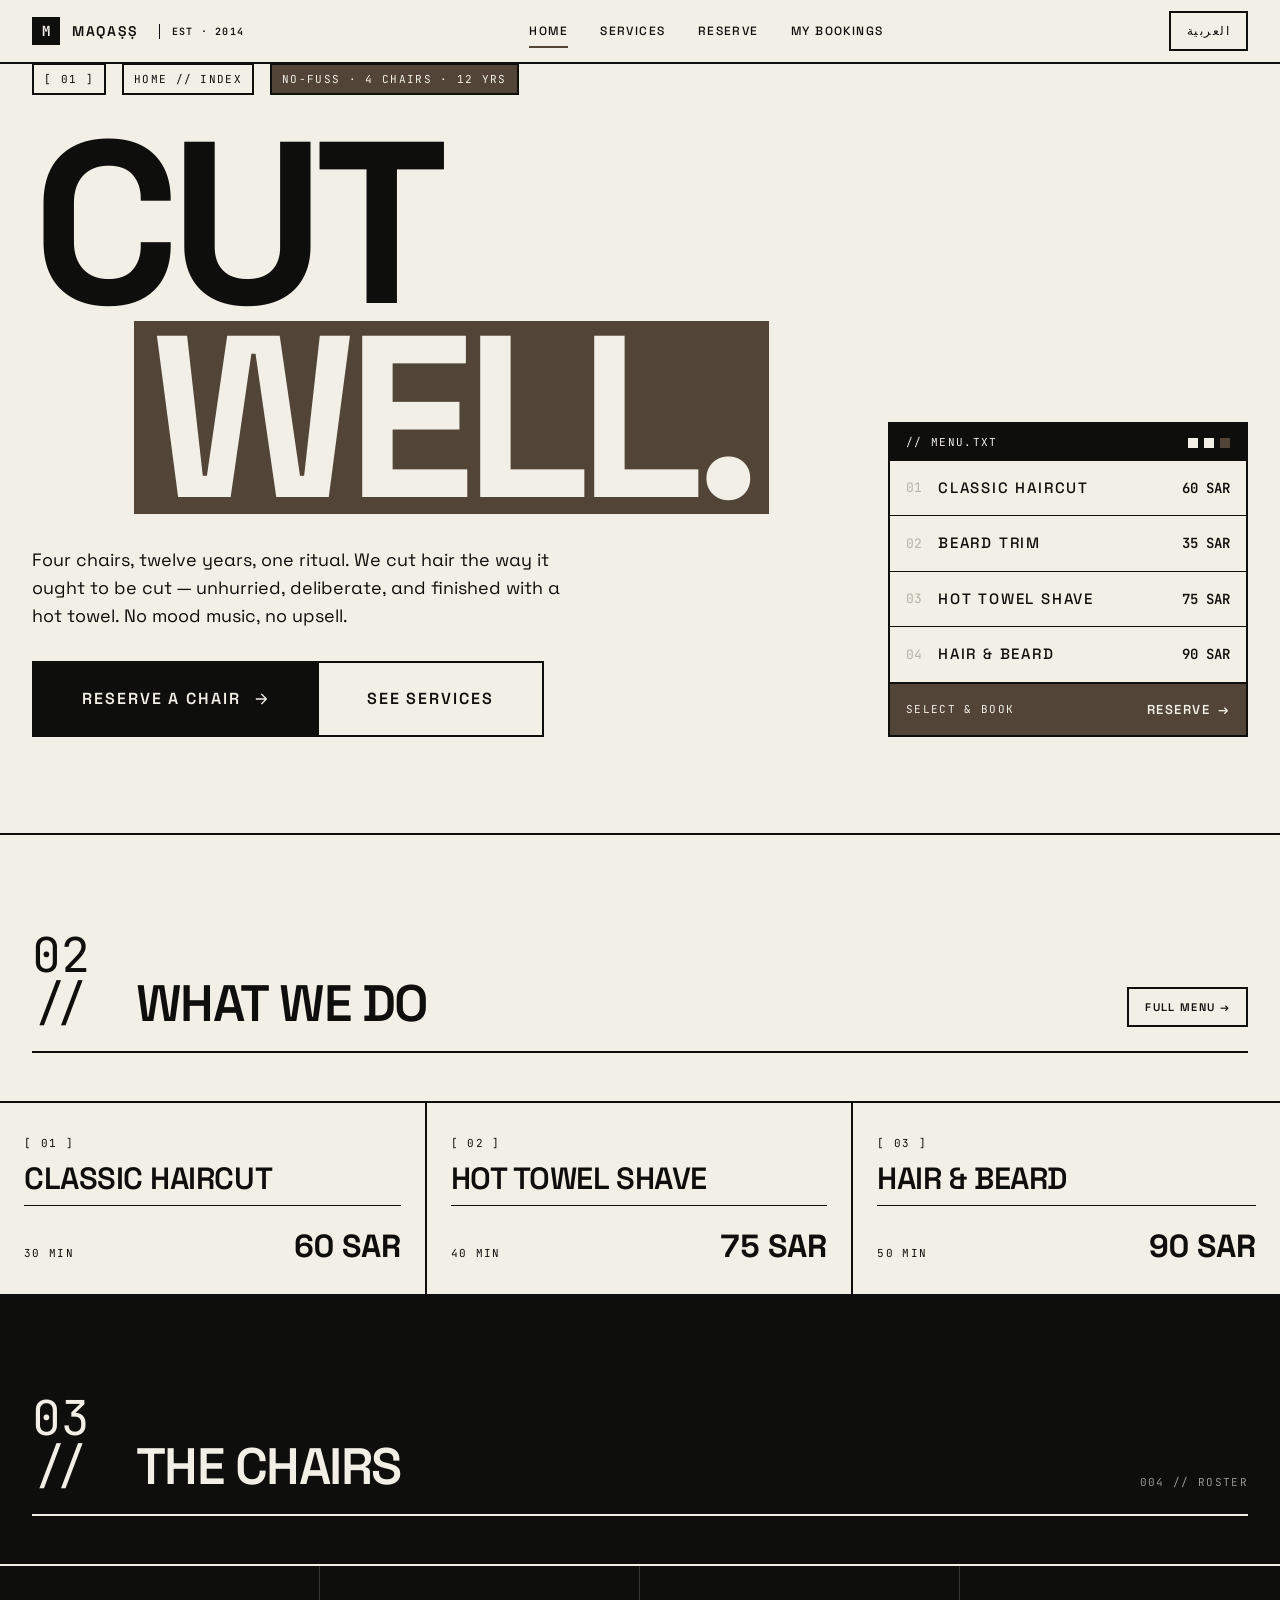
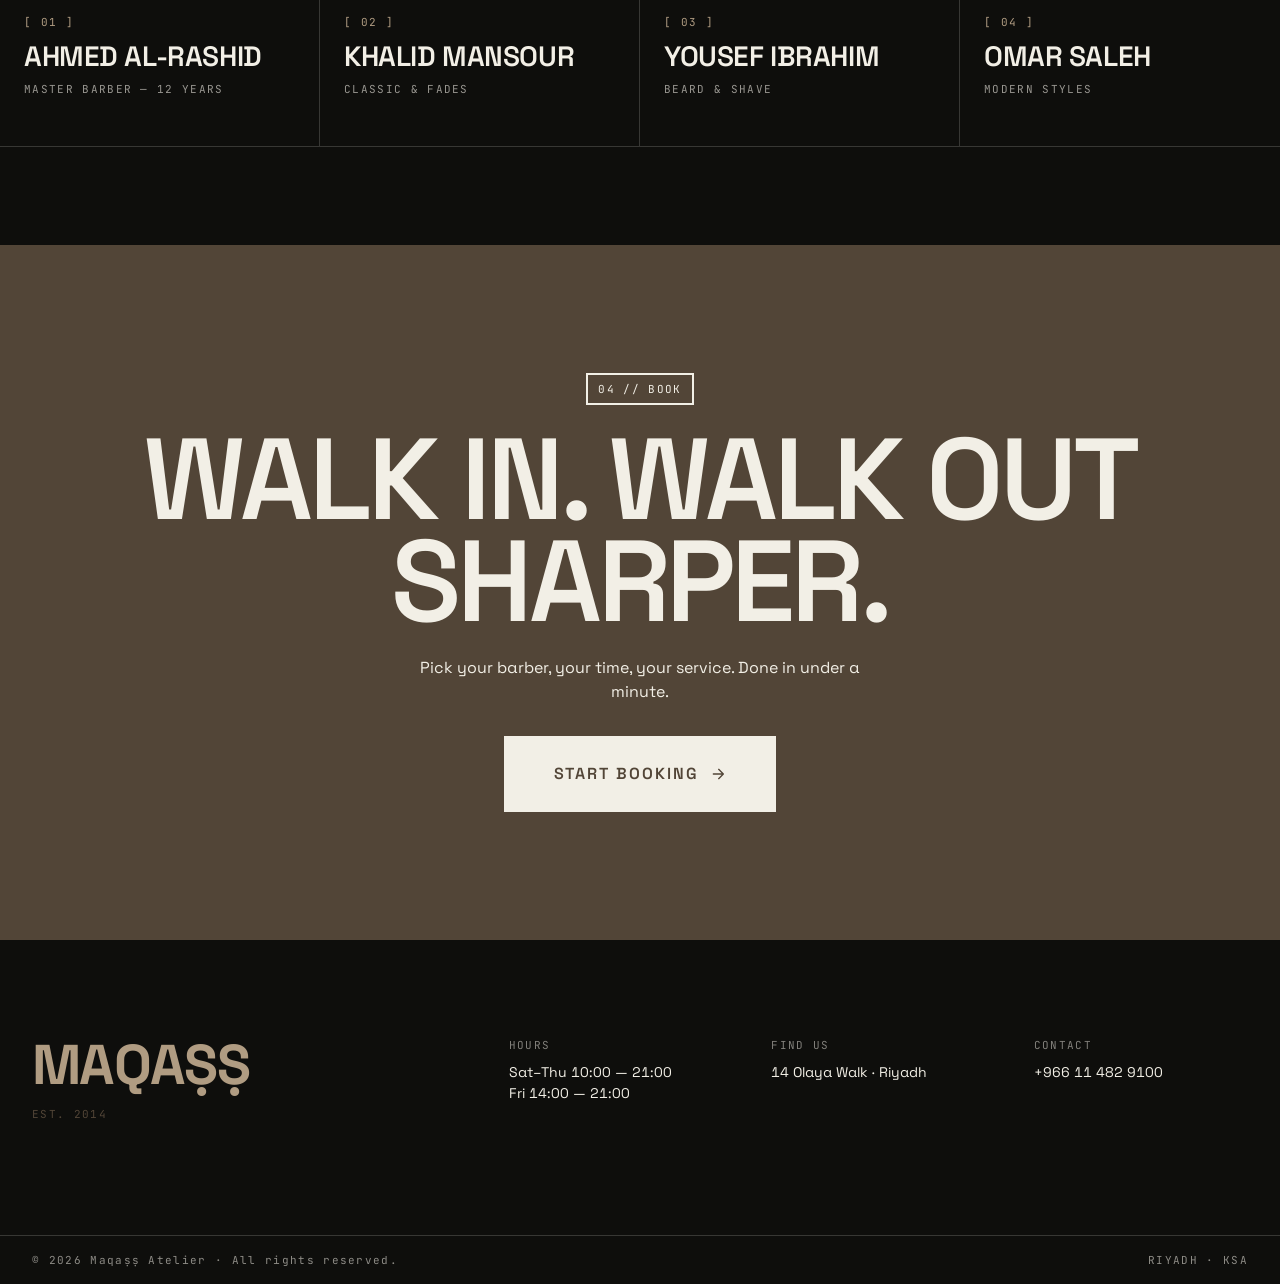
==== index.html @ 3149a00a "Initial commit: brutalist barbershop booking prototype" ====
<!DOCTYPE html>
<html lang="en" dir="ltr">
<head>
  <meta charset="UTF-8" />
  <meta name="viewport" content="width=device-width, initial-scale=1.0, viewport-fit=cover" />
  <title>MAQAṢṢ // Cut well. Riyadh.</title>
  <meta name="description" content="Four chairs. Twelve years. Reserve a chair in Riyadh." />
  <meta name="theme-color" content="#F2EFE6" />
  <link rel="preconnect" href="https://fonts.googleapis.com" />
  <link rel="preconnect" href="https://fonts.gstatic.com" crossorigin />
  <link href="https://fonts.googleapis.com/css2?family=Space+Grotesk:wght@300;400;500;600;700&family=JetBrains+Mono:wght@400;500;600&family=Noto+Kufi+Arabic:wght@400;500;600;700&display=swap" rel="stylesheet" />
  <link rel="stylesheet" href="css/tokens.css" />
  <link rel="stylesheet" href="css/base.css" />
  <link rel="stylesheet" href="css/components.css" />
  <link rel="stylesheet" href="css/pages.css" />
  <link rel="stylesheet" href="css/rtl.css" />
</head>
<body>
  <a href="#main" class="skip-link" data-i18n="nav.skip">Skip to main content</a>

  <!-- System bar — top status strip -->
  <div class="system-bar" role="presentation">
    <div class="shell">
      <span class="system-bar__item">
        <span class="system-bar__dot"></span>
        <span data-i18n="sys.open">OPEN NOW · UNTIL 21:00</span>
      </span>
      <span class="system-bar__item" data-i18n="sys.loc">RIYADH // 24.7136° N, 46.6753° E</span>
      <span class="system-bar__item" data-i18n="sys.year">[ MAQ // 2026 ]</span>
    </div>
  </div>

  <!-- Header -->
  <header class="site-header" role="banner">
    <div class="site-header__inner">
      <a href="index.html" class="brand-mark" aria-label="Maqaṣṣ — home">
        <span class="brand-mark__box" aria-hidden="true">M</span>
        <span>MAQAṢṢ</span>
        <span class="brand-mark__sub">EST · 2014</span>
      </a>
      <nav class="nav-primary" aria-label="Primary">
        <a href="index.html"    data-nav="home"     data-i18n="nav.home">Home</a>
        <a href="services.html" data-nav="services" data-i18n="nav.services">Services</a>
        <a href="book.html"     data-nav="book"     data-i18n="nav.book">Reserve</a>
        <a href="mine.html"     data-nav="mine"     data-i18n="nav.mine">My Bookings</a>
      </nav>
      <button class="lang-toggle" data-lang-toggle aria-label="Switch language">
        <span data-i18n="nav.lang">العربية</span>
      </button>
    </div>
  </header>

  <main id="main">
    <!-- =============== Hero — typographic blast =============== -->
    <section class="hero">
      <div class="shell">
        <div class="hero__meta reveal">
          <span class="meta">[ 01 ]</span>
          <span class="meta">HOME // INDEX</span>
          <span class="meta meta--lime" style="padding: 6px 10px; border: 2px solid var(--carbon);" data-i18n="hero.tag">No-fuss · 4 chairs · 12 yrs</span>
        </div>

        <div class="hero__grid">
          <div>
            <h1 class="hero__title">
              <span class="line reveal" data-i18n="hero.line1">Cut</span>
              <span class="line line--shift reveal" data-delay="120"><em data-i18n="hero.line2">well.</em></span>
            </h1>
            <p class="hero__intro reveal" data-delay="240" data-i18n="hero.intro">
              Four chairs, twelve years, one ritual. We cut hair the way it ought to be cut — unhurried, deliberate, and finished with a hot towel. No mood music, no upsell.
            </p>
            <div class="hero__cta-row reveal" data-delay="320">
              <a href="book.html" class="btn btn--primary btn--xl">
                <span data-i18n="hero.cta.book">Reserve a chair</span>
                <span class="arrow" aria-hidden="true">
                  <svg viewBox="0 0 24 24" fill="none" stroke="currentColor" stroke-linecap="round" stroke-linejoin="round" stroke-width="2"><path d="M5 12h14M13 5l7 7-7 7"/></svg>
                </span>
              </a>
              <a href="services.html" class="btn btn--quiet btn--xl">
                <span data-i18n="hero.cta.see">See services</span>
              </a>
            </div>
          </div>

          <!-- Right column: console widget — mini service list -->
          <aside class="console reveal" data-delay="180" aria-label="Service preview">
            <div class="console__head">
              <span data-i18n="console.head">// MENU.txt</span>
              <span class="console__head-dots" aria-hidden="true"><span></span><span></span><span></span></span>
            </div>
            <div class="console__body" id="console-body"></div>
            <a href="book.html" class="console__foot">
              <span class="console__foot-label" data-i18n="console.total">SELECT &amp; BOOK</span>
              <span class="console__foot-cta" data-i18n="console.cta">Reserve</span>
            </a>
          </aside>
        </div>
      </div>
    </section>

    <!-- =============== Services teaser =============== -->
    <section style="padding-block-start: var(--s-9); border-block-end: var(--bw-2) solid var(--carbon);">
      <div class="shell">
        <div class="section-head">
          <span class="section-head__num">02 //</span>
          <h2 class="section-head__title" data-i18n="home.services.title">What we do</h2>
          <a href="services.html" class="btn btn--small section-head__cta">
            <span data-i18n="home.services.cta">Full menu →</span>
          </a>
        </div>
      </div>
      <div class="shell" style="padding-inline: 0;">
        <div class="svc-teaser" id="svc-teaser" aria-live="polite"></div>
      </div>
    </section>

    <!-- =============== Barbers — full-width carbon strip =============== -->
    <section class="section--carbon" style="padding-block: var(--s-9); border-block-end: var(--bw-2) solid var(--carbon);">
      <div class="shell">
        <div class="section-head section-head--carbon">
          <span class="section-head__num">03 //</span>
          <h2 class="section-head__title" data-i18n="home.barbers.title">The chairs</h2>
          <span class="meta section-head__cta" style="color: var(--bone); opacity: 0.6;">004 // ROSTER</span>
        </div>
      </div>
      <div class="shell" style="padding-inline: 0;">
        <div class="barber-strip" id="barber-strip"></div>
      </div>
    </section>

    <!-- =============== CTA band — lime =============== -->
    <section class="cta-band reveal">
      <div class="shell">
        <span class="meta" style="display: inline-block; border: 2px solid var(--carbon); padding: 6px 10px; margin-block-end: var(--s-5);" data-i18n="home.cta2.tag">04 // BOOK</span>
        <h2 data-i18n="home.cta2.title">Walk in. Walk out sharper.</h2>
        <p data-i18n="home.cta2.sub">Pick your barber, your time, your service. Done in under a minute.</p>
        <a href="book.html" class="btn btn--primary btn--xl">
          <span data-i18n="home.cta2.button">Start booking</span>
          <span class="arrow" aria-hidden="true">
            <svg viewBox="0 0 24 24" fill="none" stroke="currentColor" stroke-linecap="round" stroke-linejoin="round" stroke-width="2"><path d="M5 12h14M13 5l7 7-7 7"/></svg>
          </span>
        </a>
      </div>
    </section>
  </main>

  <!-- Footer -->
  <footer class="site-footer">
    <div class="site-footer__top">
      <div class="shell">
        <div>
          <div class="footer-col__brand">MAQAṢṢ</div>
          <p class="meta" style="color: var(--lime);" data-i18n="footer.craft">Est · 2014 · Riyadh</p>
        </div>
        <div class="footer-col">
          <h4 data-i18n="footer.hours">Hours</h4>
          <p id="footer-hours"></p>
        </div>
        <div class="footer-col">
          <h4 data-i18n="footer.find">Find Us</h4>
          <p id="footer-address"></p>
        </div>
        <div class="footer-col">
          <h4 data-i18n="footer.contact">Contact</h4>
          <p id="footer-phone"></p>
        </div>
      </div>
    </div>
    <div class="site-footer__bottom">
      <div class="shell">
        <span data-i18n="footer.legal">© 2026 MAQAṢṢ // ALL RIGHTS RESERVED</span>
        <span>RIYADH · KSA</span>
      </div>
    </div>
  </footer>

  <!-- Mobile bottom tabs -->
  <nav class="bottom-tabs" aria-label="Primary mobile">
    <a href="index.html" data-nav="home">
      <svg viewBox="0 0 24 24" fill="none" stroke="currentColor" stroke-linecap="round" stroke-linejoin="round" stroke-width="1.5"><path d="M3 11.5 12 4l9 7.5V20a1 1 0 0 1-1 1h-5v-7h-6v7H4a1 1 0 0 1-1-1Z"/></svg>
      <span data-i18n="nav.home">Home</span>
    </a>
    <a href="services.html" data-nav="services">
      <svg viewBox="0 0 24 24" fill="none" stroke="currentColor" stroke-linecap="round" stroke-linejoin="round" stroke-width="1.5"><path d="M4 7h16M4 12h16M4 17h16"/></svg>
      <span data-i18n="nav.services">Services</span>
    </a>
    <a href="book.html" data-nav="book">
      <svg viewBox="0 0 24 24" fill="none" stroke="currentColor" stroke-linecap="round" stroke-linejoin="round" stroke-width="1.5"><rect x="3" y="5" width="18" height="16" rx="0"/><path d="M8 3v4M16 3v4M3 10h18"/></svg>
      <span data-i18n="nav.book">Reserve</span>
    </a>
    <a href="mine.html" data-nav="mine">
      <svg viewBox="0 0 24 24" fill="none" stroke="currentColor" stroke-linecap="round" stroke-linejoin="round" stroke-width="1.5"><path d="M2 9a2 2 0 0 1 2-2h16a2 2 0 0 1 2 2v3a2 2 0 0 0 0 4v3a2 2 0 0 1-2 2H4a2 2 0 0 1-2-2v-3a2 2 0 0 0 0-4Z"/><path d="M14 7v10"/></svg>
      <span data-i18n="nav.mine">My Bookings</span>
    </a>
  </nav>

  <script type="module">
    import { SERVICES, BARBERS, BRAND, formatPrice } from './js/data.js';
    import { getLang, t } from './js/i18n.js';
    import './js/app.js';

    function paintConsole() {
      const lang = getLang();
      const root = document.getElementById('console-body');
      if (!root) return;
      const subset = SERVICES.slice(0, 4);
      root.innerHTML = subset.map((s, i) => `
        <div class="console__row">
          <span class="console__row-id">${String(i + 1).padStart(2, '0')}</span>
          <span class="console__row-name">${s[lang].name}</span>
          <span class="console__row-price">${formatPrice(s.price, lang)}</span>
        </div>
      `).join('');
    }

    function paintTeaser() {
      const lang = getLang();
      const root = document.getElementById('svc-teaser');
      if (!root) return;
      const featured = ['classic', 'shave', 'combo']
        .map(id => SERVICES.find(s => s.id === id))
        .filter(Boolean);
      root.innerHTML = featured.map((s, i) => `
        <a href="book.html?service=${s.id}" class="svc-teaser__cell reveal" data-delay="${i * 80}">
          <div class="svc-teaser__num">[ 0${i + 1} ]</div>
          <h3 class="svc-teaser__name">${s[lang].name}</h3>
          <div class="svc-teaser__bottom">
            <span class="svc-teaser__duration">${s.duration} ${t('services.duration')}</span>
            <span class="svc-teaser__price">${formatPrice(s.price, lang)}</span>
          </div>
        </a>
      `).join('');
    }

    function paintBarbers() {
      const lang = getLang();
      const root = document.getElementById('barber-strip');
      if (!root) return;
      root.innerHTML = BARBERS.map((b, i) => `
        <article class="barber-cell reveal" data-delay="${i * 80}">
          <div class="barber-cell__id">[ ${String(i + 1).padStart(2, '0')} ]</div>
          <div class="barber-cell__name">${b[lang].name}</div>
          <div class="barber-cell__spec">${b[lang].specialty}</div>
        </article>
      `).join('');
    }

    function paintFooter() {
      const lang = getLang();
      document.getElementById('footer-hours').innerHTML = BRAND.hours[lang].replace(/·/g, '<br/>');
      document.getElementById('footer-address').textContent = BRAND.address[lang];
      document.getElementById('footer-phone').textContent = BRAND.phone;
    }

    function repaint() {
      paintConsole();
      paintTeaser();
      paintBarbers();
      paintFooter();
      // Activate reveals in newly painted content
      requestAnimationFrame(() => {
        document.querySelectorAll('.reveal:not(.is-in)').forEach((el, i) => {
          setTimeout(() => el.classList.add('is-in'), i * 40);
        });
      });
    }

    repaint();
    window.addEventListener('languagechange', repaint);
  </script>
</body>
</html>
---- css/tokens.css ----
/* ============================================================
   MAQAṢṢ // NEO-BRUTALIST DESIGN TOKENS
   Bone + Carbon + Acid Lime. Single family. Zero radius.
   ============================================================ */

:root {
  /* — Color: brutalist, single accent ———————————————————————— */
  --bone:    #F2EFE6;   /* warm off-white page bg */
  --bone-2:  #E7E3D6;   /* alt section bg */
  --carbon:  #0E0E0C;   /* near-black ink */
  --carbon-2:#1A1A18;   /* alt dark */
  --steel:   #B6B2A6;   /* tertiary text */
  --mist:    #D6D2C5;   /* faint dividers (rarely used; prefer 2px solid carbon) */
  --lime:         #524537;   /* the accent — warm dark taupe */
  --lime-2:       #3D3328;   /* deeper for hover */
  --lime-on-dark: #B09C82;   /* lighter muted warm tan — used where the accent sits on carbon */
  --blood:        #C8281A;   /* destructive only */

  /* — Type — single family, used at extreme size deltas ——— */
  --font-display: 'Space Grotesk', 'Helvetica Neue', sans-serif;
  --font-body:    'Space Grotesk', 'Helvetica Neue', sans-serif;
  --font-mono:    'JetBrains Mono', ui-monospace, monospace;
  --font-ar:      'Noto Kufi Arabic', system-ui, sans-serif;

  --track-display: -0.03em;     /* tight on huge type */
  --track-meta:     0.12em;     /* uppercase signage spacing */
  --track-body:     0;

  /* — Spacing (rigid 8pt) ————————————————————————————————— */
  --s-1:  4px;
  --s-2:  8px;
  --s-3: 12px;
  --s-4: 16px;
  --s-5: 24px;
  --s-6: 32px;
  --s-7: 48px;
  --s-8: 64px;
  --s-9: 96px;
  --s-10:128px;
  --s-11:160px;

  /* — Radius: ZERO. Pills only for one specific element ——— */
  --r-zero: 0px;

  /* — Borders ————————————————————————————————————————————— */
  --bw-1: 1px;          /* hairline */
  --bw-2: 2px;          /* default brutalist */
  --bw-3: 4px;          /* emphasis */

  /* — Motion: cuts, not fades ————————————————————————————— */
  --ease-snap: cubic-bezier(0.8, 0, 0.2, 1);
  --ease-out:  cubic-bezier(0.16, 1, 0.3, 1);
  --dur-instant: 80ms;
  --dur-fast:   140ms;
  --dur-base:   220ms;
  --dur-reveal: 600ms;

  /* — Layout ————————————————————————————————————————————— */
  --page-max: 1440px;
  --gutter: 32px;
  --header-h: 64px;
  --bottom-tab-h: 64px;

  /* — Z-index ————————————————————————————————————————————— */
  --z-header: 50;
  --z-overlay: 80;
  --z-modal: 100;
}

@media (max-width: 768px) {
  :root {
    --gutter: 18px;
    --header-h: 56px;
    /* Aggressive mobile compaction — shorter sections, less whitespace */
    --s-7:  32px;     /* was 48 */
    --s-8:  44px;     /* was 64 */
    --s-9:  56px;     /* was 96 */
    --s-10: 64px;     /* was 128 — cut in half */
    --s-11: 80px;     /* was 160 */
  }
}
---- css/base.css ----
/* ============================================================
   MAQAṢṢ // BASE
   Reset, body, type, logical-property spacing.
   ============================================================ */

*, *::before, *::after { box-sizing: border-box; }
[hidden] { display: none !important; }

html {
  -webkit-text-size-adjust: 100%;
  text-rendering: optimizeLegibility;
  -webkit-font-smoothing: antialiased;
  -moz-osx-font-smoothing: grayscale;
  scroll-behavior: smooth;
}

body {
  margin: 0;
  min-height: 100dvh;
  font-family: var(--font-body);
  font-size: 16px;
  line-height: 1.5;
  font-weight: 400;
  letter-spacing: var(--track-body);
  color: var(--carbon);
  background: var(--bone);
  font-feature-settings: 'tnum' 1, 'ss01' 1;
}

html[lang="ar"] body { font-family: var(--font-ar); }

h1, h2, h3, h4, h5 {
  font-family: var(--font-display);
  font-weight: 600;
  letter-spacing: var(--track-display);
  line-height: 0.92;
  margin: 0;
  text-transform: uppercase;
  color: var(--carbon);
}
html[lang="ar"] h1, html[lang="ar"] h2, html[lang="ar"] h3, html[lang="ar"] h4, html[lang="ar"] h5 {
  font-family: var(--font-ar);
  letter-spacing: 0;
  text-transform: none;
  font-weight: 700;
  line-height: 1.0;
}

h1 { font-size: clamp(64px, 14vw, 240px); font-weight: 700; }
h2 { font-size: clamp(40px, 7vw, 96px); font-weight: 600; }
h3 { font-size: clamp(20px, 2.5vw, 28px); font-weight: 600; letter-spacing: -0.01em; }
h4 { font-size: clamp(16px, 1.5vw, 18px); font-weight: 500; text-transform: uppercase; letter-spacing: var(--track-meta); }

p { margin: 0 0 var(--s-4); max-width: 64ch; }

a {
  color: inherit;
  text-decoration: none;
  transition: color var(--dur-fast) var(--ease-snap), background-color var(--dur-fast) var(--ease-snap);
}

img, svg, video { display: block; max-width: 100%; }

button, input, textarea, select {
  font: inherit;
  color: inherit;
  letter-spacing: inherit;
}

button { background: none; border: 0; cursor: pointer; padding: 0; }

/* Focus — brutalist lime block, never removed */
:focus { outline: none; }
:focus-visible {
  outline: 3px solid var(--lime);
  outline-offset: 0;
}

/* Uppercase mono meta tag */
.meta {
  font-family: var(--font-mono);
  font-weight: 400;
  font-size: 11px;
  letter-spacing: var(--track-meta);
  text-transform: uppercase;
  color: var(--carbon);
}
html[lang="ar"] .meta { font-family: var(--font-ar); letter-spacing: 0; text-transform: none; }

/* Tabular numerals — for prices, times, IDs */
.tnum { font-feature-settings: 'tnum' 1; font-variant-numeric: tabular-nums; }

/* Layout primitives */
.shell {
  width: 100%;
  max-width: var(--page-max);
  margin-inline: auto;
  padding-inline: var(--gutter);
}

.section { padding-block: var(--s-10); border-block-end: var(--bw-2) solid var(--carbon); }
.section:last-of-type { border-block-end: 0; }
.section--carbon { background: var(--carbon); color: var(--bone); border-color: var(--carbon); }
.section--carbon h1, .section--carbon h2, .section--carbon h3 { color: var(--bone); }
.section--lime { background: var(--lime); }

/* Selection */
::selection { background: var(--carbon); color: var(--lime-on-dark); }

@media (prefers-reduced-motion: reduce) {
  *, *::before, *::after {
    animation-duration: 0.01ms !important;
    transition-duration: 0.01ms !important;
    scroll-behavior: auto !important;
  }
}

.sr-only {
  position: absolute; width: 1px; height: 1px;
  padding: 0; margin: -1px; overflow: hidden;
  clip: rect(0,0,0,0); white-space: nowrap; border: 0;
}

/* Reveal — INSTANT cut, no blur. Just translate. */
.reveal {
  opacity: 0;
  transform: translateY(16px);
  transition: opacity var(--dur-reveal) var(--ease-snap),
              transform var(--dur-reveal) var(--ease-snap);
}
.reveal.is-in { opacity: 1; transform: none; }

main { padding-bottom: 0; }   /* footer absorbs the bottom-tab-bar clearance */

/* Horizontal rule — brutalist signature */
.rule { border: 0; border-block-start: var(--bw-2) solid var(--carbon); margin: 0; }
.rule--thin { border-block-start-width: var(--bw-1); }
.rule--heavy { border-block-start-width: var(--bw-3); }
---- css/components.css ----
/* ============================================================
   MAQAṢṢ // COMPONENTS
   Header, footer, buttons, cards, forms, nav.
   Brutalist: hard borders, zero radius, instant transitions.
   ============================================================ */

/* ——————————————————————————————— Header ——————————————————————————————— */
.site-header {
  position: fixed;
  inset-block-start: 0;
  inset-inline: 0;
  z-index: var(--z-header);
  height: var(--header-h);
  display: flex;
  align-items: center;
  background: var(--bone);
  border-block-end: var(--bw-2) solid var(--carbon);
}
.site-header__inner {
  display: grid;
  grid-template-columns: auto 1fr auto;
  align-items: center;
  gap: var(--s-6);
  width: 100%;
  max-width: var(--page-max);
  margin-inline: auto;
  padding-inline: var(--gutter);
}
@media (max-width: 768px) {
  .site-header__inner { grid-template-columns: 1fr auto; gap: var(--s-3); }
}

.brand-mark {
  display: inline-flex;
  align-items: center;
  gap: var(--s-3);
  font-family: var(--font-display);
  font-size: 14px;
  font-weight: 600;
  letter-spacing: var(--track-meta);
  text-transform: uppercase;
  color: var(--carbon);
}
.brand-mark__box {
  display: inline-flex;
  align-items: center;
  justify-content: center;
  width: 28px;
  height: 28px;
  background: var(--carbon);
  color: var(--bone);
  font-family: var(--font-mono);
  font-size: 14px;
  font-weight: 700;
  letter-spacing: 0;
}
.brand-mark__sub {
  font-family: var(--font-mono);
  font-size: 10px;
  letter-spacing: var(--track-meta);
  color: var(--carbon);
  border-inline-start: var(--bw-1) solid var(--carbon);
  padding-inline-start: var(--s-3);
  margin-inline-start: var(--s-2);
}
@media (max-width: 540px) {
  .brand-mark__sub { display: none; }
}

.nav-primary {
  display: flex;
  gap: var(--s-6);
  justify-self: center;
}
@media (max-width: 768px) { .nav-primary { display: none; } }
.nav-primary a {
  font-family: var(--font-display);
  font-size: 12px;
  font-weight: 500;
  letter-spacing: var(--track-meta);
  text-transform: uppercase;
  color: var(--carbon);
  padding: var(--s-2) 0;
  position: relative;
}
.nav-primary a::after {
  content: '';
  position: absolute;
  inset-inline: 0;
  inset-block-end: 0;
  height: var(--bw-2);
  background: var(--lime);
  transform: scaleX(0);
  transform-origin: left;
  transition: transform var(--dur-fast) var(--ease-snap);
}
html[dir="rtl"] .nav-primary a::after { transform-origin: right; }
.nav-primary a:hover::after,
.nav-primary a[aria-current="page"]::after { transform: scaleX(1); }
.nav-primary a[aria-current="page"] { color: var(--carbon); }

.lang-toggle {
  font-family: var(--font-mono);
  font-size: 12px;
  letter-spacing: var(--track-meta);
  text-transform: uppercase;
  color: var(--carbon);
  background: var(--bone);
  border: var(--bw-2) solid var(--carbon);
  padding: var(--s-2) var(--s-4);
  min-height: 40px;
  display: inline-flex;
  align-items: center;
  justify-content: center;
  justify-self: end;
  width: auto;
  white-space: nowrap;
  transition: background-color var(--dur-fast) var(--ease-snap), color var(--dur-fast) var(--ease-snap);
}
html[dir="rtl"] .lang-toggle { justify-self: start; }
.lang-toggle:hover { background: var(--carbon); color: var(--lime-on-dark); }
.lang-toggle:active { background: var(--lime); color: var(--bone); }
@media (max-width: 768px) { .lang-toggle { font-size: 11px; padding: 6px 12px; min-height: 36px; } }

/* ——————————————————————————————— Bottom tabs ——————————————————————————————— */
.bottom-tabs {
  display: none;
  position: fixed;
  inset-inline: 0;
  inset-block-end: 0;
  z-index: var(--z-header);
  height: var(--bottom-tab-h);
  background: var(--carbon);
  color: var(--bone);
  border-block-start: var(--bw-2) solid var(--carbon);
  padding-block-end: env(safe-area-inset-bottom);
}
@media (max-width: 768px) { .bottom-tabs { display: grid; grid-template-columns: repeat(4, 1fr); } }
.bottom-tabs a {
  display: flex;
  flex-direction: column;
  align-items: center;
  justify-content: center;
  gap: 3px;
  min-height: 44px;
  font-family: var(--font-mono);
  font-size: 9px;
  letter-spacing: var(--track-meta);
  text-transform: uppercase;
  color: var(--bone);
  opacity: 0.55;
  border-inline-end: var(--bw-1) solid rgba(245, 242, 234, 0.18);
}
.bottom-tabs a:last-child { border-inline-end: 0; }
html[lang="ar"] .bottom-tabs a { letter-spacing: 0; font-family: var(--font-ar); }
.bottom-tabs a svg { width: 18px; height: 18px; stroke-width: 1.5; }
.bottom-tabs a[aria-current="page"] { opacity: 1; color: var(--lime-on-dark); }
.bottom-tabs a:active { background: var(--lime); color: var(--bone); opacity: 1; }

/* ——————————————————————————————— Buttons ——————————————————————————————— */
.btn {
  display: inline-flex;
  align-items: center;
  justify-content: center;
  gap: var(--s-3);
  font-family: var(--font-display);
  font-weight: 600;
  font-size: 13px;
  letter-spacing: var(--track-meta);
  text-transform: uppercase;
  padding: var(--s-4) var(--s-6);
  min-height: 52px;
  border: var(--bw-2) solid var(--carbon);
  background: var(--bone);
  color: var(--carbon);
  cursor: pointer;
  transition: background-color var(--dur-fast) var(--ease-snap),
              color var(--dur-fast) var(--ease-snap),
              transform var(--dur-instant) var(--ease-snap);
  white-space: nowrap;
  user-select: none;
}
html[lang="ar"] .btn { letter-spacing: 0; text-transform: none; font-family: var(--font-ar); }
.btn:active { transform: translate(2px, 2px); }
.btn:disabled { opacity: 0.35; cursor: not-allowed; }

.btn--primary { background: var(--carbon); color: var(--bone); }
.btn--primary:hover:not(:disabled) { background: var(--lime); color: var(--bone); }

.btn--lime { background: var(--lime); color: var(--bone); border-color: var(--carbon); }
.btn--lime:hover:not(:disabled) { background: var(--carbon); color: var(--lime-on-dark); }

.btn--ghost { background: transparent; }
.btn--ghost:hover:not(:disabled) { background: var(--carbon); color: var(--bone); }

.btn--quiet { background: var(--bone); border-color: var(--carbon); color: var(--carbon); }
.btn--quiet:hover:not(:disabled) { background: var(--carbon); color: var(--bone); }

.btn--danger { background: var(--blood); color: var(--bone); border-color: var(--carbon); }
.btn--danger:hover:not(:disabled) { background: var(--carbon); color: var(--blood); }

.btn--block { width: 100%; }
.btn--small { min-height: 40px; font-size: 11px; padding: var(--s-2) var(--s-4); }
.btn--xl { min-height: 72px; font-size: 16px; padding: var(--s-5) var(--s-7); }

/* Arrow icon following text */
.btn .arrow { display: inline-block; width: 16px; height: 16px; }
html[dir="rtl"] .btn .arrow { transform: scaleX(-1); }

/* ——————————————————————————————— Boxes (replace cards) ——————————————————————————————— */
.box {
  border: var(--bw-2) solid var(--carbon);
  background: var(--bone);
  padding: var(--s-5);
}
.box--carbon { background: var(--carbon); color: var(--bone); }
.box--lime { background: var(--lime); color: var(--bone); }
.box--flat { padding: 0; }

/* Selectable box (booking pick) */
.pick {
  display: block;
  width: 100%;
  text-align: start;
  background: var(--bone);
  border: var(--bw-2) solid var(--carbon);
  padding: var(--s-5) var(--s-6);
  cursor: pointer;
  color: var(--carbon);
  font: inherit;
  letter-spacing: inherit;
  transition: background-color var(--dur-fast) var(--ease-snap),
              color var(--dur-fast) var(--ease-snap),
              transform var(--dur-instant) var(--ease-snap);
  position: relative;
}
@media (hover: hover) and (pointer: fine) {
  .pick:hover { background: var(--carbon); color: var(--bone); }
}
.pick:active { transform: translate(2px, 2px); }
.pick[aria-pressed="true"] {
  background: var(--lime);
  color: var(--carbon);
}
.pick + .pick { border-block-start: 0; }
.pick[aria-pressed="true"]::before {
  content: '';
  position: absolute;
  inset-block: 0;
  inset-inline-start: 0;
  width: var(--bw-3);
  background: var(--carbon);
}

/* ——————————————————————————————— Form fields ——————————————————————————————— */
.field {
  display: flex;
  flex-direction: column;
  gap: var(--s-2);
  margin-block-end: var(--s-5);
}
.field__label {
  font-family: var(--font-mono);
  font-size: 11px;
  letter-spacing: var(--track-meta);
  text-transform: uppercase;
  color: var(--carbon);
}
html[lang="ar"] .field__label { letter-spacing: 0; text-transform: none; font-family: var(--font-ar); }
.field__input,
.field__textarea {
  appearance: none;
  background: var(--bone);
  border: 0;
  border-block-end: var(--bw-2) solid var(--carbon);
  padding: var(--s-3) 0;
  min-height: 48px;
  font-family: var(--font-display);
  font-size: 18px;
  font-weight: 500;
  color: var(--carbon);
  transition: border-color var(--dur-fast) var(--ease-snap),
              background-color var(--dur-fast) var(--ease-snap);
}
html[lang="ar"] .field__input,
html[lang="ar"] .field__textarea { font-family: var(--font-ar); }
.field__input::placeholder,
.field__textarea::placeholder {
  color: var(--steel);
  font-weight: 400;
}
.field__input:focus,
.field__textarea:focus {
  outline: none;
  border-block-end-color: var(--lime);
  border-block-end-width: var(--bw-3);
}
.field__textarea { min-height: 96px; resize: vertical; line-height: 1.5; }
.field__error {
  font-family: var(--font-mono);
  font-size: 12px;
  color: var(--blood);
  min-height: 18px;
  letter-spacing: 0;
}

/* ——————————————————————————————— Footer ——————————————————————————————— */
.site-footer {
  background: var(--carbon);
  color: var(--bone);
  border-block-start: var(--bw-2) solid var(--carbon);
}
.site-footer__top {
  padding-block: var(--s-9);
}
.site-footer__top .shell {
  display: grid;
  grid-template-columns: 2fr 1fr 1fr 1fr;
  gap: var(--s-7);
  align-items: start;
}
@media (max-width: 768px) {
  .site-footer__top .shell { grid-template-columns: 1fr 1fr; gap: var(--s-5) var(--s-4); }
  .site-footer__top { padding-block: var(--s-6); padding-block-end: calc(var(--s-5) + var(--bottom-tab-h)); }
  .footer-col__brand { font-size: 40px; margin-block-end: var(--s-2); }
}

.footer-col h4 {
  font-family: var(--font-mono);
  font-size: 11px;
  letter-spacing: var(--track-meta);
  text-transform: uppercase;
  font-weight: 400;
  color: rgba(245, 242, 234, 0.5);
  margin-block-end: var(--s-3);
}
html[lang="ar"] .footer-col h4 { letter-spacing: 0; text-transform: none; font-family: var(--font-ar); }
.footer-col p, .footer-col li {
  font-size: 14px;
  color: var(--bone);
  margin: 0 0 4px;
  line-height: 1.5;
}
.footer-col__brand {
  font-family: var(--font-display);
  font-size: 56px;
  font-weight: 700;
  letter-spacing: var(--track-display);
  text-transform: uppercase;
  color: var(--lime-on-dark);
  line-height: 0.9;
  margin-block-end: var(--s-4);
}
html[lang="ar"] .footer-col__brand { font-family: var(--font-ar); letter-spacing: 0; text-transform: none; }

.site-footer__bottom {
  border-block-start: var(--bw-1) solid rgba(245, 242, 234, 0.18);
  padding-block: var(--s-4);
  font-family: var(--font-mono);
  font-size: 11px;
  letter-spacing: var(--track-meta);
  color: rgba(245, 242, 234, 0.55);
}
.site-footer__bottom .shell {
  display: flex;
  justify-content: space-between;
  flex-wrap: wrap;
  gap: var(--s-3);
}

/* ——————————————————————————————— Skip link ——————————————————————————————— */
.skip-link {
  position: absolute;
  inset-block-start: -100px;
  inset-inline-start: var(--s-3);
  z-index: var(--z-modal);
  background: var(--lime);
  color: var(--carbon);
  padding: var(--s-3) var(--s-5);
  border: var(--bw-2) solid var(--carbon);
  font-family: var(--font-mono);
  font-size: 12px;
  letter-spacing: var(--track-meta);
  text-transform: uppercase;
  transition: top var(--dur-fast) var(--ease-snap);
}
.skip-link:focus { inset-block-start: var(--s-3); }

/* ——————————————————————————————— Marquee / system bar ——————————————————————————————— */
.system-bar {
  background: var(--carbon);
  color: var(--bone);
  border-block-end: var(--bw-2) solid var(--carbon);
  font-family: var(--font-mono);
  font-size: 11px;
  letter-spacing: var(--track-meta);
  text-transform: uppercase;
  padding-block: 6px;
  overflow: hidden;
}
.system-bar .shell {
  display: flex;
  justify-content: space-between;
  align-items: center;
  gap: var(--s-5);
  flex-wrap: nowrap;
}
.system-bar__item {
  display: inline-flex;
  align-items: center;
  gap: var(--s-2);
  white-space: nowrap;
}
.system-bar__dot {
  width: 8px; height: 8px;
  background: var(--lime);
  display: inline-block;
  animation: blink 1.4s steps(2, end) infinite;
}
@keyframes blink {
  0%, 50% { opacity: 1; }
  51%, 100% { opacity: 0.25; }
}
html[lang="ar"] .system-bar { letter-spacing: 0; text-transform: none; }
@media (max-width: 768px) {
  .system-bar .shell { gap: var(--s-3); }
  .system-bar__item:nth-child(3) { display: none; }   /* hide the build tag on mobile */
}
@media (max-width: 480px) {
  .system-bar__item:nth-child(2) { display: none; }   /* hide coords on tiny screens — keep just OPEN status */
}
---- css/pages.css ----
/* ============================================================
   MAQAṢṢ // PAGE LAYOUTS
   Hero (typographic blast), services (dense table),
   booking (left rail + content), mine (stark cards)
   ============================================================ */

/* ——————————————————————————————— HOME — HERO ——————————————————————————————— */
.hero {
  padding-block-start: var(--s-6);
  padding-block-end: var(--s-9);
  border-block-end: var(--bw-2) solid var(--carbon);
  position: relative;
  overflow: hidden;
}
@media (max-width: 768px) {
  .hero { padding-block-start: var(--s-5); padding-block-end: var(--s-7); }
  .hero__meta { margin-block-end: var(--s-4); gap: var(--s-2); flex-wrap: wrap; }
  .hero__intro { margin-block-end: var(--s-5); }
  .hero__title { font-size: clamp(64px, 22vw, 120px); }
}

.hero__grid {
  display: grid;
  grid-template-columns: minmax(0, 1fr) 360px;
  gap: var(--s-9);
  align-items: end;
}
@media (max-width: 968px) {
  .hero__grid { grid-template-columns: 1fr; gap: 0; align-items: stretch; }
}

.hero__meta {
  display: flex;
  align-items: center;
  gap: var(--s-4);
  margin-block-end: var(--s-6);
}
.hero__meta .meta {
  border: var(--bw-2) solid var(--carbon);
  padding: 6px 10px;
  background: var(--bone);
}
.hero__meta .meta--lime { background: var(--lime); color: var(--bone); }

.hero__title {
  font-size: clamp(80px, 18vw, 280px);
  line-height: 0.84;
  letter-spacing: -0.045em;
  margin-block: 0 var(--s-6);
  text-transform: uppercase;
  font-weight: 700;
}
.hero__title .line { display: block; }
.hero__title .line--shift { padding-inline-start: 8vw; }
.hero__title .line em {
  display: inline-block;
  background: var(--lime);
  color: var(--bone);
  font-style: normal;
  padding: 0 16px;
}
html[lang="ar"] .hero__title em { padding: 0 18px; }

@media (max-width: 768px) {
  .hero__title .line--shift { padding-inline-start: 0; }
}

.hero__intro {
  max-width: 48ch;
  font-size: clamp(15px, 1.4vw, 18px);
  line-height: 1.55;
  color: var(--carbon);
  margin-block: 0 var(--s-6);
}

.hero__cta-row {
  display: flex;
  gap: 0;
  flex-wrap: wrap;
}
.hero__cta-row .btn + .btn { margin-inline-start: -2px; }   /* shared brutalist border */

/* Right column: console widget — desktop only */
.console {
  border: var(--bw-2) solid var(--carbon);
  background: var(--bone);
}
@media (max-width: 968px) {
  .console { display: none; }
}
.console__head {
  display: flex;
  justify-content: space-between;
  align-items: center;
  padding: 10px var(--s-4);
  background: var(--carbon);
  color: var(--bone);
  font-family: var(--font-mono);
  font-size: 11px;
  letter-spacing: var(--track-meta);
  text-transform: uppercase;
}
.console__head-dots { display: inline-flex; gap: 6px; }
.console__head-dots span {
  width: 10px; height: 10px;
  background: var(--bone);
}
.console__head-dots span:last-child { background: var(--lime); }
.console__body { padding: 0; }
.console__row {
  display: grid;
  grid-template-columns: auto 1fr auto;
  gap: var(--s-4);
  padding: var(--s-4) var(--s-4);
  border-block-end: var(--bw-1) solid var(--carbon);
  font-family: var(--font-mono);
  font-size: 13px;
  align-items: center;
}
.console__row:last-child { border-block-end: 0; }
.console__row-id { color: var(--steel); }
.console__row-name {
  font-family: var(--font-display);
  font-size: 15px;
  font-weight: 500;
  text-transform: uppercase;
  letter-spacing: var(--track-meta);
}
html[lang="ar"] .console__row-name { font-family: var(--font-ar); letter-spacing: 0; text-transform: none; }
.console__row-price {
  font-family: var(--font-mono);
  font-size: 14px;
  font-weight: 600;
}
.console__foot {
  display: flex;
  justify-content: space-between;
  align-items: center;
  padding: var(--s-4);
  background: var(--lime);
  color: var(--bone);
  border-block-start: var(--bw-2) solid var(--carbon);
}
.console__foot-cta { color: var(--bone) !important; }
.console__foot-label {
  font-family: var(--font-mono);
  font-size: 11px;
  letter-spacing: var(--track-meta);
  text-transform: uppercase;
}
.console__foot-cta {
  font-family: var(--font-display);
  font-size: 13px;
  font-weight: 600;
  letter-spacing: var(--track-meta);
  text-transform: uppercase;
  display: inline-flex;
  align-items: center;
  gap: var(--s-2);
  color: var(--carbon);
}
.console__foot-cta::after { content: '→'; }
html[dir="rtl"] .console__foot-cta::after { content: '←'; }
html[lang="ar"] .console__foot-label,
html[lang="ar"] .console__foot-cta { letter-spacing: 0; text-transform: none; font-family: var(--font-ar); }

/* ——————————————————————————————— Section heads ——————————————————————————————— */
.section-head {
  display: grid;
  grid-template-columns: 80px 1fr auto;
  align-items: end;
  gap: var(--s-5);
  margin-block-end: var(--s-7);
  padding-block-end: var(--s-5);
  border-block-end: var(--bw-2) solid var(--carbon);
}
@media (max-width: 640px) {
  .section-head { grid-template-columns: 48px 1fr; gap: var(--s-3); margin-block-end: var(--s-5); padding-block-end: var(--s-3); }
  .section-head > .section-head__cta { display: none; }   /* CTA already exists below; remove redundancy on mobile */
  .section-head__num { font-size: 28px; }
  .section-head__title { font-size: clamp(28px, 8vw, 40px); }
}
.section-head__num {
  font-family: var(--font-mono);
  font-size: 48px;
  font-weight: 400;
  line-height: 1;
  color: var(--carbon);
}
.section-head__title {
  font-size: clamp(28px, 4vw, 56px);
  line-height: 0.92;
  letter-spacing: -0.03em;
  text-transform: uppercase;
}
html[lang="ar"] .section-head__title { text-transform: none; letter-spacing: 0; }
.section-head__cta { align-self: end; }

.section-head--carbon { border-color: var(--bone); }
.section-head--carbon .section-head__num,
.section-head--carbon .section-head__title { color: var(--bone); }

/* ——————————————————————————————— Barber strip (home) ——————————————————————————————— */
.barber-strip {
  display: grid;
  grid-template-columns: repeat(4, 1fr);
  gap: 0;
  border-block-start: var(--bw-2) solid var(--bone);
}
@media (max-width: 768px) { .barber-strip { grid-template-columns: repeat(2, 1fr); } }

.barber-cell {
  padding: var(--s-7) var(--s-5);
  border-inline-end: var(--bw-1) solid rgba(245, 242, 234, 0.18);
  border-block-end: var(--bw-1) solid rgba(245, 242, 234, 0.18);
  display: flex;
  flex-direction: column;
  gap: var(--s-3);
  position: relative;
}
@media (max-width: 768px) {
  .barber-cell { padding: var(--s-4) var(--s-4); gap: var(--s-2); }
  .barber-cell__name { font-size: 18px; }
}
.barber-cell:nth-child(4n) { border-inline-end: 0; }
@media (max-width: 768px) {
  .barber-cell:nth-child(2n) { border-inline-end: 0; }
  .barber-cell:nth-child(4n) { border-inline-end: var(--bw-1) solid rgba(245, 242, 234, 0.18); }
  .barber-cell:nth-child(2n) { border-inline-end: 0; }
}
.barber-cell__id {
  font-family: var(--font-mono);
  font-size: 11px;
  letter-spacing: var(--track-meta);
  color: var(--lime-on-dark);
}
.barber-cell__name {
  font-family: var(--font-display);
  font-size: 28px;
  font-weight: 600;
  line-height: 0.95;
  letter-spacing: -0.015em;
  text-transform: uppercase;
  color: var(--bone);
}
html[lang="ar"] .barber-cell__name { font-family: var(--font-ar); letter-spacing: 0; text-transform: none; }
.barber-cell__spec {
  font-family: var(--font-mono);
  font-size: 11px;
  letter-spacing: var(--track-meta);
  text-transform: uppercase;
  color: rgba(245, 242, 234, 0.6);
  margin-block-start: auto;
}
html[lang="ar"] .barber-cell__spec { letter-spacing: 0; text-transform: none; font-family: var(--font-ar); }

/* ——————————————————————————————— Service teaser (home) ——————————————————————————————— */
.svc-teaser {
  display: grid;
  grid-template-columns: repeat(3, 1fr);
  border-block-start: var(--bw-2) solid var(--carbon);
}
@media (max-width: 768px) { .svc-teaser { grid-template-columns: 1fr; } }
.svc-teaser__cell {
  padding: var(--s-6) var(--s-5);
  border-inline-end: var(--bw-2) solid var(--carbon);
  border-block-end: var(--bw-2) solid var(--carbon);
  display: flex;
  flex-direction: column;
  gap: var(--s-3);
  background: var(--bone);
  transition: background-color var(--dur-fast) var(--ease-snap);
}
@media (max-width: 768px) {
  .svc-teaser__cell { padding: var(--s-4) var(--s-4); gap: var(--s-2); }
  .svc-teaser__bottom { padding-block-start: var(--s-3); }
  .svc-teaser__price { font-size: 24px; }
}
.svc-teaser__cell:nth-child(3n) { border-inline-end: 0; }
@media (max-width: 768px) {
  .svc-teaser__cell { border-inline-end: 0; }
  .svc-teaser__cell:last-child { border-block-end: 0; }
}
@media (hover: hover) and (pointer: fine) {
  .svc-teaser__cell:hover { background: var(--lime); color: var(--bone); }
}
.svc-teaser__num {
  font-family: var(--font-mono);
  font-size: 11px;
  letter-spacing: var(--track-meta);
  color: var(--carbon);
}
.svc-teaser__name {
  font-family: var(--font-display);
  font-size: clamp(22px, 2.4vw, 32px);
  font-weight: 600;
  text-transform: uppercase;
  letter-spacing: -0.015em;
  line-height: 0.95;
}
html[lang="ar"] .svc-teaser__name { font-family: var(--font-ar); letter-spacing: 0; text-transform: none; }
.svc-teaser__bottom {
  margin-block-start: auto;
  display: flex;
  justify-content: space-between;
  align-items: baseline;
  padding-block-start: var(--s-5);
  border-block-start: var(--bw-1) solid var(--carbon);
}
.svc-teaser__duration {
  font-family: var(--font-mono);
  font-size: 11px;
  letter-spacing: var(--track-meta);
  text-transform: uppercase;
}
html[lang="ar"] .svc-teaser__duration { letter-spacing: 0; text-transform: none; font-family: var(--font-ar); }
.svc-teaser__price {
  font-family: var(--font-display);
  font-size: 32px;
  font-weight: 700;
  line-height: 1;
}

/* CTA band */
.cta-band {
  padding: var(--s-10) var(--s-7);
  background: var(--lime);
  color: var(--bone);
  border-block-end: var(--bw-2) solid var(--carbon);
  text-align: center;
}
.cta-band h2 {
  font-size: clamp(48px, 9vw, 144px);
  line-height: 0.88;
  letter-spacing: -0.035em;
  text-transform: uppercase;
  margin-block-end: var(--s-5);
  color: var(--bone);
}
.cta-band p { color: var(--bone); }
.cta-band .meta { color: var(--bone); border-color: var(--bone) !important; }
.cta-band .btn--primary { background: var(--bone); color: var(--lime); border-color: var(--bone); }
.cta-band .btn--primary:hover { background: var(--carbon); color: var(--bone); border-color: var(--carbon); }
@media (max-width: 768px) {
  .cta-band { padding: var(--s-8) var(--s-5); }
  .cta-band h2 { font-size: clamp(40px, 11vw, 56px); margin-block-end: var(--s-4); }
  .cta-band p { margin-block-end: var(--s-5); }
}
html[lang="ar"] .cta-band h2 { text-transform: none; letter-spacing: 0; }
.cta-band p {
  max-width: 48ch;
  margin-inline: auto;
  margin-block-end: var(--s-6);
}

/* ——————————————————————————————— Services page ——————————————————————————————— */
.services-table {
  border-block-start: var(--bw-2) solid var(--carbon);
}
.svc-row {
  display: grid;
  grid-template-columns: 60px minmax(0, 1.6fr) minmax(0, 2fr) auto auto;
  gap: var(--s-5);
  align-items: center;
  padding: var(--s-6) var(--s-4);
  border-block-end: var(--bw-2) solid var(--carbon);
  background: var(--bone);
  transition: background-color var(--dur-fast) var(--ease-snap);
  text-decoration: none;
  color: inherit;
}
@media (hover: hover) and (pointer: fine) {
  .svc-row:hover { background: var(--lime); color: var(--bone); }
  .svc-row:hover .svc-row__name, .svc-row:hover .svc-row__desc, .svc-row:hover .svc-row__meta, .svc-row:hover .svc-row__num, .svc-row:hover .svc-row__price { color: var(--bone); }
  .svc-row:hover .svc-row__cta { background: var(--carbon); color: var(--lime-on-dark); }
}
@media (max-width: 768px) {
  .svc-row {
    grid-template-columns: 40px 1fr auto;
    grid-template-areas:
      "num  name  price"
      ".    desc  desc"
      ".    meta  cta";
    gap: var(--s-3) var(--s-4);
  }
  .svc-row__num   { grid-area: num; }
  .svc-row__name  { grid-area: name; }
  .svc-row__desc  { grid-area: desc; }
  .svc-row__price { grid-area: price; justify-self: end; }
  .svc-row__meta  { grid-area: meta; }
  .svc-row__cta   { grid-area: cta; justify-self: end; }
}
.svc-row__num {
  font-family: var(--font-mono);
  font-size: 16px;
  color: var(--carbon);
}
.svc-row__name {
  font-family: var(--font-display);
  font-size: clamp(24px, 3vw, 40px);
  font-weight: 600;
  text-transform: uppercase;
  letter-spacing: -0.015em;
  line-height: 0.95;
}
html[lang="ar"] .svc-row__name { font-family: var(--font-ar); letter-spacing: 0; text-transform: none; }
.svc-row__desc {
  font-size: 14px;
  color: var(--carbon);
  max-width: 56ch;
  line-height: 1.5;
}
.svc-row__meta {
  font-family: var(--font-mono);
  font-size: 12px;
  letter-spacing: var(--track-meta);
  text-transform: uppercase;
}
html[lang="ar"] .svc-row__meta { letter-spacing: 0; text-transform: none; font-family: var(--font-ar); }
.svc-row__price {
  font-family: var(--font-display);
  font-size: clamp(32px, 3.5vw, 56px);
  font-weight: 700;
  letter-spacing: -0.02em;
  line-height: 1;
}
.svc-row__cta {
  font-family: var(--font-mono);
  font-size: 11px;
  letter-spacing: var(--track-meta);
  text-transform: uppercase;
  border: var(--bw-2) solid var(--carbon);
  padding: 10px 14px;
  background: var(--bone);
  transition: background-color var(--dur-fast) var(--ease-snap);
}
/* hover variant lives in the @media (hover: hover) block above */
html[lang="ar"] .svc-row__cta { letter-spacing: 0; text-transform: none; font-family: var(--font-ar); }

/* ——————————————————————————————— Book page ——————————————————————————————— */
.book-grid {
  display: grid;
  grid-template-columns: 320px minmax(0, 1fr);
  gap: 0;
  border-block-start: var(--bw-2) solid var(--carbon);
}
@media (max-width: 968px) {
  .book-grid { grid-template-columns: minmax(0, 1fr); }   /* keep min:0 so the strip can clip + scroll */
}
.step-area { min-width: 0; }   /* allow flex children to shrink (date strip overflow) */
.step { min-width: 0; }
.date-section { min-width: 0; max-width: 100%; }

/* Sidebar */
.progress {
  position: sticky;
  inset-block-start: var(--header-h);
  align-self: start;
  border-inline-end: var(--bw-2) solid var(--carbon);
  background: var(--bone);
}
html[dir="rtl"] .progress { border-inline-end: 0; border-inline-start: var(--bw-2) solid var(--carbon); }
@media (max-width: 968px) {
  .progress { position: static; border-inline-end: 0; border-block-end: var(--bw-2) solid var(--carbon); }
}

.progress__head {
  display: flex;
  justify-content: space-between;
  align-items: center;
  padding: var(--s-4);
  background: var(--carbon);
  color: var(--bone);
  font-family: var(--font-mono);
  font-size: 11px;
  letter-spacing: var(--track-meta);
  text-transform: uppercase;
}
.progress__head .system-bar__dot { background: var(--lime); }

.progress__list { list-style: none; padding: 0; margin: 0; }
.progress__item {
  display: grid;
  grid-template-columns: 36px 1fr;
  gap: var(--s-3);
  padding: var(--s-5) var(--s-4);
  border-block-end: var(--bw-1) solid var(--carbon);
  transition: background-color var(--dur-fast) var(--ease-snap);
}
.progress__item:last-child { border-block-end: 0; }
.progress__num {
  font-family: var(--font-mono);
  font-size: 16px;
  color: var(--steel);
}
.progress__label {
  font-family: var(--font-mono);
  font-size: 10px;
  letter-spacing: var(--track-meta);
  text-transform: uppercase;
  color: var(--steel);
  margin-block-end: 4px;
}
html[lang="ar"] .progress__label { letter-spacing: 0; text-transform: none; font-family: var(--font-ar); }
.progress__value {
  font-family: var(--font-display);
  font-size: 15px;
  font-weight: 500;
  text-transform: uppercase;
  letter-spacing: -0.005em;
  color: var(--steel);
  line-height: 1.2;
}
html[lang="ar"] .progress__value { font-family: var(--font-ar); letter-spacing: 0; text-transform: none; }

.progress__item--filled .progress__num,
.progress__item--filled .progress__label,
.progress__item--filled .progress__value { color: var(--carbon); }

.progress__item--current { background: var(--lime); }
.progress__item--current .progress__num,
.progress__item--current .progress__label,
.progress__item--current .progress__value { color: var(--bone); }

.progress__total {
  background: var(--carbon);
  color: var(--bone);
  padding: var(--s-5) var(--s-4);
  display: flex;
  justify-content: space-between;
  align-items: baseline;
  border-block-start: var(--bw-2) solid var(--carbon);
}
.progress__total-label {
  font-family: var(--font-mono);
  font-size: 11px;
  letter-spacing: var(--track-meta);
  text-transform: uppercase;
  color: rgba(245, 242, 234, 0.6);
}
.progress__total-value {
  font-family: var(--font-display);
  font-size: 36px;
  font-weight: 700;
  color: var(--lime-on-dark);
  letter-spacing: -0.015em;
  line-height: 1;
}

/* Step content */
.step-area { padding: var(--s-7) var(--s-7); }
@media (max-width: 968px) { .step-area { padding: var(--s-6) var(--gutter); } }

.step { display: none; }
.step.is-active { display: block; }
.step__head { margin-block-end: var(--s-6); }
.step__num {
  font-family: var(--font-mono);
  font-size: 11px;
  letter-spacing: var(--track-meta);
  text-transform: uppercase;
  color: var(--carbon);
  margin-block-end: var(--s-3);
}
html[lang="ar"] .step__num { letter-spacing: 0; text-transform: none; font-family: var(--font-ar); }
.step__title {
  font-size: clamp(36px, 5vw, 72px);
  line-height: 0.92;
  letter-spacing: -0.03em;
  text-transform: uppercase;
}
html[lang="ar"] .step__title { text-transform: none; letter-spacing: 0; }
.step__hint {
  margin-block-start: var(--s-3);
  font-family: var(--font-mono);
  font-size: 12px;
  letter-spacing: var(--track-meta);
  text-transform: uppercase;
  color: var(--carbon);
}
html[lang="ar"] .step__hint { letter-spacing: 0; text-transform: none; font-family: var(--font-ar); }

.step-actions {
  display: flex;
  justify-content: space-between;
  align-items: center;
  gap: 0;
  margin-block-start: var(--s-7);
  padding-block-start: var(--s-5);
  border-block-start: var(--bw-2) solid var(--carbon);
}
.step-actions__spacer { flex: 1; }

/* Step 1 — service pick list (uses .pick from components) */
.pick-list { display: flex; flex-direction: column; }
.pick-list .pick + .pick { border-block-start: 0; }

.pick-row {
  display: grid;
  grid-template-columns: 40px minmax(0, 1fr) auto auto;
  gap: var(--s-4);
  align-items: center;
}
@media (max-width: 540px) {
  .pick-row {
    grid-template-columns: 30px 1fr auto;
    grid-template-areas:
      "num name price"
      "num desc desc"
      "num meta meta";
    gap: 4px var(--s-3);
  }
  .pick-row__num { grid-area: num; }
  .pick-row__name { grid-area: name; }
  .pick-row__desc { grid-area: desc; }
  .pick-row__meta { grid-area: meta; }
  .pick-row__price { grid-area: price; justify-self: end; align-self: start; }
}
.pick-row__num {
  font-family: var(--font-mono);
  font-size: 12px;
  color: currentColor;
  opacity: 0.55;
}
.pick-row__name {
  font-family: var(--font-display);
  font-size: clamp(20px, 2.3vw, 28px);
  font-weight: 600;
  line-height: 1;
  letter-spacing: -0.01em;
  text-transform: uppercase;
}
html[lang="ar"] .pick-row__name { font-family: var(--font-ar); letter-spacing: 0; text-transform: none; }
.pick-row__desc {
  display: block;
  font-family: var(--font-body);
  font-size: 13px;
  font-weight: 400;
  text-transform: none;
  margin-block-start: 6px;
  color: inherit;
  opacity: 0.78;
}
.pick-row__meta {
  font-family: var(--font-mono);
  font-size: 11px;
  letter-spacing: var(--track-meta);
  text-transform: uppercase;
  opacity: 0.7;
}
html[lang="ar"] .pick-row__meta { letter-spacing: 0; text-transform: none; font-family: var(--font-ar); }
.pick-row__price {
  font-family: var(--font-display);
  font-size: clamp(22px, 2.4vw, 32px);
  font-weight: 700;
  letter-spacing: -0.015em;
  line-height: 1;
}

/* Step 2 — barbers */
.barber-grid {
  display: grid;
  grid-template-columns: repeat(2, 1fr);
  gap: 0;
  border: var(--bw-2) solid var(--carbon);
}
@media (max-width: 540px) { .barber-grid { grid-template-columns: 1fr; } }
.barber-pick {
  display: grid;
  grid-template-columns: 56px 1fr;
  gap: var(--s-4);
  align-items: center;
  padding: var(--s-5);
  background: var(--bone);
  border-block-end: var(--bw-2) solid var(--carbon);
  border-inline-end: var(--bw-2) solid var(--carbon);
  cursor: pointer;
  color: var(--carbon);
  text-align: start;
  font: inherit;
  letter-spacing: inherit;
  transition: background-color var(--dur-fast) var(--ease-snap),
              color var(--dur-fast) var(--ease-snap);
  position: relative;
}
.barber-pick:nth-child(2n) { border-inline-end: 0; }
.barber-pick:nth-last-child(-n+2):not(:nth-child(2n)) { border-block-end: 0; }
.barber-pick:last-child { border-inline-end: 0; }
@media (hover: hover) and (pointer: fine) {
  .barber-pick:hover { background: var(--carbon); color: var(--bone); }
}
.barber-pick[aria-pressed="true"] { background: var(--lime); color: var(--bone); }
.barber-pick[aria-pressed="true"]::before {
  content: '';
  position: absolute;
  inset-block: 0;
  inset-inline-start: 0;
  width: var(--bw-3);
  background: var(--carbon);
}
.barber-pick__id {
  font-family: var(--font-mono);
  font-size: 24px;
  font-weight: 600;
  letter-spacing: 0;
  border: var(--bw-2) solid currentColor;
  width: 56px;
  height: 56px;
  display: flex;
  align-items: center;
  justify-content: center;
}
.barber-pick__name {
  font-family: var(--font-display);
  font-size: 18px;
  font-weight: 600;
  text-transform: uppercase;
  line-height: 1.1;
  letter-spacing: -0.005em;
}
html[lang="ar"] .barber-pick__name { font-family: var(--font-ar); letter-spacing: 0; text-transform: none; }
.barber-pick__spec {
  font-family: var(--font-mono);
  font-size: 11px;
  letter-spacing: var(--track-meta);
  text-transform: uppercase;
  margin-block-start: 4px;
  opacity: 0.7;
}
html[lang="ar"] .barber-pick__spec { letter-spacing: 0; text-transform: none; font-family: var(--font-ar); }

/* Step 3 — date + time */
.date-section { margin-block-end: var(--s-7); }
.date-bar {
  display: grid;
  grid-template-columns: 1fr auto;
  gap: var(--s-4);
  align-items: end;
  padding-block-end: var(--s-3);
  border-block-end: var(--bw-2) solid var(--carbon);
  margin-block-end: var(--s-4);
}
.date-bar__month {
  font-family: var(--font-display);
  font-size: clamp(28px, 3vw, 40px);
  font-weight: 700;
  text-transform: uppercase;
  letter-spacing: -0.02em;
  line-height: 1;
}
html[lang="ar"] .date-bar__month { font-family: var(--font-ar); text-transform: none; letter-spacing: 0; }
.date-bar__nav { display: flex; gap: 0; }
.date-arrow {
  width: 44px;
  height: 44px;
  border: var(--bw-2) solid var(--carbon);
  background: var(--bone);
  display: inline-flex;
  align-items: center;
  justify-content: center;
  transition: background-color var(--dur-fast) var(--ease-snap), color var(--dur-fast) var(--ease-snap);
  cursor: pointer;
}
.date-arrow + .date-arrow { border-inline-start: 0; }
.date-arrow:hover { background: var(--carbon); color: var(--lime-on-dark); }
.date-arrow:active { background: var(--lime); color: var(--bone); }
.date-arrow svg { width: 14px; height: 14px; stroke-width: 2; }
html[dir="rtl"] .date-arrow svg { transform: scaleX(-1); }

.date-strip {
  display: flex;
  gap: 0;
  overflow-x: auto;
  scroll-snap-type: x mandatory;
  -webkit-overflow-scrolling: touch;
  scrollbar-width: thin;
  scrollbar-color: var(--carbon) var(--bone);
  border: var(--bw-2) solid var(--carbon);
  border-inline-start: 0;
  border-inline-end: 0;
}
.date-strip::-webkit-scrollbar { height: 4px; }
.date-strip::-webkit-scrollbar-track { background: var(--bone-2); }
.date-strip::-webkit-scrollbar-thumb { background: var(--carbon); }

.date-cell {
  min-width: 72px;
  scroll-snap-align: start;
  display: grid;
  align-content: center;
  justify-items: center;
  gap: 4px;
  padding: var(--s-3) var(--s-2);
  background: var(--bone);
  border-inline-end: var(--bw-1) solid var(--carbon);
  cursor: pointer;
  transition: background-color var(--dur-fast) var(--ease-snap), color var(--dur-fast) var(--ease-snap);
  min-height: 76px;
}
@media (hover: hover) and (pointer: fine) {
  .date-cell:hover { background: var(--carbon); color: var(--lime-on-dark); }
}
.date-cell[aria-pressed="true"] { background: var(--lime); color: var(--bone); }
.date-cell__day {
  font-family: var(--font-mono);
  font-size: 10px;
  letter-spacing: var(--track-meta);
  text-transform: uppercase;
  opacity: 0.7;
}
html[lang="ar"] .date-cell__day { letter-spacing: 0; text-transform: none; font-family: var(--font-ar); }
.date-cell__num {
  font-family: var(--font-display);
  font-size: 22px;
  font-weight: 600;
  line-height: 1;
}
.date-cell.is-today .date-cell__num { position: relative; }
.date-cell.is-today .date-cell__num::after {
  content: '·';
  position: absolute;
  inset-inline-start: 100%;
  inset-block-start: -2px;
  color: var(--lime);
  font-size: 24px;
  line-height: 0.8;
}
.date-cell[aria-pressed="true"].is-today .date-cell__num::after { color: var(--carbon); }

.time-block {
  margin-block-end: var(--s-6);
  animation: blockIn var(--dur-base) var(--ease-out) both;
}
.time-block:nth-child(2) { animation-delay: 60ms; }
.time-block:nth-child(3) { animation-delay: 120ms; }
.time-block:last-child { margin-block-end: 0; }
@keyframes blockIn {
  from { opacity: 0; transform: translateY(6px); }
  to   { opacity: 1; transform: none; }
}
.time-block__label {
  display: flex;
  align-items: center;
  gap: var(--s-3);
  font-family: var(--font-mono);
  font-size: 11px;
  letter-spacing: var(--track-meta);
  text-transform: uppercase;
  margin-block-end: var(--s-3);
}
html[lang="ar"] .time-block__label { letter-spacing: 0; text-transform: none; font-family: var(--font-ar); }
.time-block__label::after {
  content: '';
  flex: 1;
  height: var(--bw-1);
  background: var(--carbon);
}
.time-grid {
  display: grid;
  grid-template-columns: repeat(auto-fill, minmax(96px, 1fr));
  gap: 0;
  border: var(--bw-2) solid var(--carbon);
}
@media (max-width: 540px) {
  .time-grid { grid-template-columns: repeat(4, 1fr); }   /* 4 cells per row stays tidy at 375 */
}
.time-cell {
  appearance: none;
  background: var(--bone);
  border: 0;
  border-inline-end: var(--bw-1) solid var(--carbon);
  border-block-end: var(--bw-1) solid var(--carbon);
  color: var(--carbon);
  padding: var(--s-3);
  font-family: var(--font-mono);
  font-size: 15px;
  font-weight: 500;
  font-feature-settings: 'tnum';
  cursor: pointer;
  min-height: 48px;
  transition: background-color var(--dur-fast) var(--ease-snap), color var(--dur-fast) var(--ease-snap);
}
@media (hover: hover) and (pointer: fine) {
  .time-cell:hover:not(:disabled) { background: var(--carbon); color: var(--lime-on-dark); }
}
.time-cell[aria-pressed="true"] { background: var(--lime); color: var(--bone); font-weight: 700; }
.time-cell:disabled { opacity: 0.32; cursor: not-allowed; text-decoration: line-through; }

.time-closed {
  font-family: var(--font-mono);
  font-size: 12px;
  letter-spacing: var(--track-meta);
  text-transform: uppercase;
  padding: var(--s-4);
  border: var(--bw-2) solid var(--carbon);
  background: var(--bone-2);
}
html[lang="ar"] .time-closed { letter-spacing: 0; text-transform: none; font-family: var(--font-ar); }

/* Step 4 — form */
.form-stack {
  display: flex;
  flex-direction: column;
  max-width: 540px;
}

/* Confirmation */
.confirm { display: none; padding-block: var(--s-9); text-align: start; max-width: 720px; }
.confirm.is-active { display: block; }
.confirm__mark {
  display: inline-flex;
  align-items: center;
  gap: var(--s-3);
  background: var(--lime);
  border: var(--bw-2) solid var(--carbon);
  padding: var(--s-3) var(--s-5);
  font-family: var(--font-mono);
  font-size: 12px;
  letter-spacing: var(--track-meta);
  text-transform: uppercase;
  margin-block-end: var(--s-6);
}
html[lang="ar"] .confirm__mark { letter-spacing: 0; text-transform: none; font-family: var(--font-ar); }
.confirm h2 {
  font-size: clamp(40px, 6vw, 96px);
  line-height: 0.9;
  text-transform: uppercase;
  letter-spacing: -0.03em;
  margin-block-end: var(--s-5);
}
html[lang="ar"] .confirm h2 { text-transform: none; letter-spacing: 0; }
.confirm__id-row {
  display: grid;
  grid-template-columns: 1fr auto;
  align-items: end;
  gap: var(--s-5);
  padding-block: var(--s-4);
  border-block: var(--bw-2) solid var(--carbon);
  margin-block: var(--s-5);
}
.confirm__id-label {
  font-family: var(--font-mono);
  font-size: 11px;
  letter-spacing: var(--track-meta);
  text-transform: uppercase;
  color: var(--carbon);
  margin-block-end: 4px;
}
html[lang="ar"] .confirm__id-label { letter-spacing: 0; text-transform: none; font-family: var(--font-ar); }
.confirm__id {
  font-family: var(--font-mono);
  font-size: clamp(28px, 4vw, 48px);
  font-weight: 600;
  letter-spacing: 0;
  line-height: 1;
}
.confirm__cta { display: inline-flex; gap: 0; flex-wrap: wrap; margin-block-start: var(--s-6); }
.confirm__cta .btn + .btn { margin-inline-start: -2px; }

/* ——————————————————————————————— My Bookings page ——————————————————————————————— */
.mine-page { padding-block-start: 0; }
.mine-group { margin-block-end: var(--s-9); }
.mine-group__heading {
  font-family: var(--font-mono);
  font-size: 11px;
  letter-spacing: var(--track-meta);
  text-transform: uppercase;
  color: var(--carbon);
  margin-block: 0 var(--s-4);
  padding-block-end: var(--s-3);
  border-block-end: var(--bw-2) solid var(--carbon);
}
html[lang="ar"] .mine-group__heading { letter-spacing: 0; text-transform: none; font-family: var(--font-ar); }

.mine-list { display: flex; flex-direction: column; gap: 0; }

.booking-row {
  display: grid;
  grid-template-columns: 60px minmax(0, 1.4fr) minmax(0, 1.6fr) auto auto;
  gap: var(--s-5);
  align-items: center;
  padding: var(--s-5) var(--s-4);
  background: var(--bone);
  border-block-end: var(--bw-2) solid var(--carbon);
  position: relative;
}
.booking-row:first-child { border-block-start: var(--bw-2) solid var(--carbon); }
@media (max-width: 768px) {
  .booking-row {
    grid-template-columns: 40px 1fr;
    grid-template-areas:
      "num  date"
      "num  meta"
      ".    id"
      "act  act";
    gap: 6px var(--s-3);
  }
  .booking-row__num     { grid-area: num; align-self: start; }
  .booking-row__date    { grid-area: date; }
  .booking-row__meta    { grid-area: meta; }
  .booking-row__id      { grid-area: id; }
  .booking-row__actions { grid-area: act; justify-self: end; margin-block-start: var(--s-3); }
}
.booking-row__num {
  font-family: var(--font-mono);
  font-size: 14px;
  color: var(--carbon);
}
.booking-row__date {
  font-family: var(--font-display);
  font-size: clamp(20px, 2.4vw, 28px);
  font-weight: 600;
  text-transform: uppercase;
  letter-spacing: -0.01em;
  line-height: 1.05;
}
html[lang="ar"] .booking-row__date { font-family: var(--font-ar); text-transform: none; letter-spacing: 0; }
.booking-row__meta {
  font-family: var(--font-mono);
  font-size: 12px;
  letter-spacing: var(--track-meta);
  text-transform: uppercase;
  line-height: 1.6;
}
html[lang="ar"] .booking-row__meta { letter-spacing: 0; text-transform: none; font-family: var(--font-ar); }
.booking-row__meta strong { font-weight: 500; }
.booking-row__id {
  font-family: var(--font-mono);
  font-size: 11px;
  letter-spacing: 0.05em;
}
.booking-row__actions { display: flex; gap: 0; }
.booking-row__actions .btn + .btn { margin-inline-start: -2px; }
.booking-row.is-confirming { background: var(--blood); color: var(--bone); }
.booking-row.is-confirming .booking-row__num,
.booking-row.is-confirming .booking-row__id,
.booking-row.is-confirming .booking-row__meta { color: var(--bone); }
.booking-row.is-confirming .btn--quiet {
  background: var(--carbon);
  color: var(--bone);
  border-color: var(--bone);
}

.mine-empty {
  border: var(--bw-2) solid var(--carbon);
  padding: var(--s-10) var(--s-7);
  text-align: start;
  display: grid;
  gap: var(--s-5);
}
.mine-empty__id {
  font-family: var(--font-mono);
  font-size: 11px;
  letter-spacing: var(--track-meta);
  text-transform: uppercase;
  color: var(--carbon);
}
.mine-empty h2 {
  font-size: clamp(40px, 5vw, 72px);
  line-height: 0.92;
  text-transform: uppercase;
  letter-spacing: -0.03em;
}
html[lang="ar"] .mine-empty h2 { text-transform: none; letter-spacing: 0; }
.mine-empty p { max-width: 44ch; }
---- css/rtl.css ----
/* ============================================================
   MAQAṢṢ // RTL OVERRIDES
   Most flips for free via logical properties.
   Only put TRULY direction-only stuff here.
   ============================================================ */

html[dir="rtl"] body { font-family: var(--font-ar); }

/* Numeric runs stay LTR */
html[dir="rtl"] .booking-row__id,
html[dir="rtl"] .confirm__id,
html[dir="rtl"] .svc-row__price,
html[dir="rtl"] .pick-row__price,
html[dir="rtl"] .progress__total-value,
html[dir="rtl"] .time-cell,
html[dir="rtl"] .barber-pick__id,
html[dir="rtl"] .console__row-price,
html[dir="rtl"] .svc-teaser__price {
  direction: ltr;
  unicode-bidi: isolate;
}

/* Brand wordmark — Latin part stays LTR */
html[dir="rtl"] .brand-mark { direction: ltr; }
html[dir="rtl"] .brand-mark__sub { display: none; }
html[dir="rtl"] .footer-col__brand { direction: ltr; }

/* Lime highlight on hero italic */
html[lang="ar"] .hero__title em {
  background: var(--lime);
  color: var(--carbon);
  font-style: normal;
}

/* Arabic display type runs much taller — scale the hero down significantly */
html[lang="ar"] .hero__title { font-size: clamp(44px, 9vw, 132px); line-height: 1.15; }
html[lang="ar"] .cta-band h2 { font-size: clamp(36px, 6vw, 96px); line-height: 1.15; }
html[lang="ar"] .step__title { font-size: clamp(26px, 3.6vw, 52px); line-height: 1.2; }
html[lang="ar"] .section-head__title { font-size: clamp(22px, 3vw, 44px); line-height: 1.15; }
html[lang="ar"] .hero__title .line--shift { padding-inline-start: 0; }
html[lang="ar"] .hero { padding-block-start: var(--s-8); }
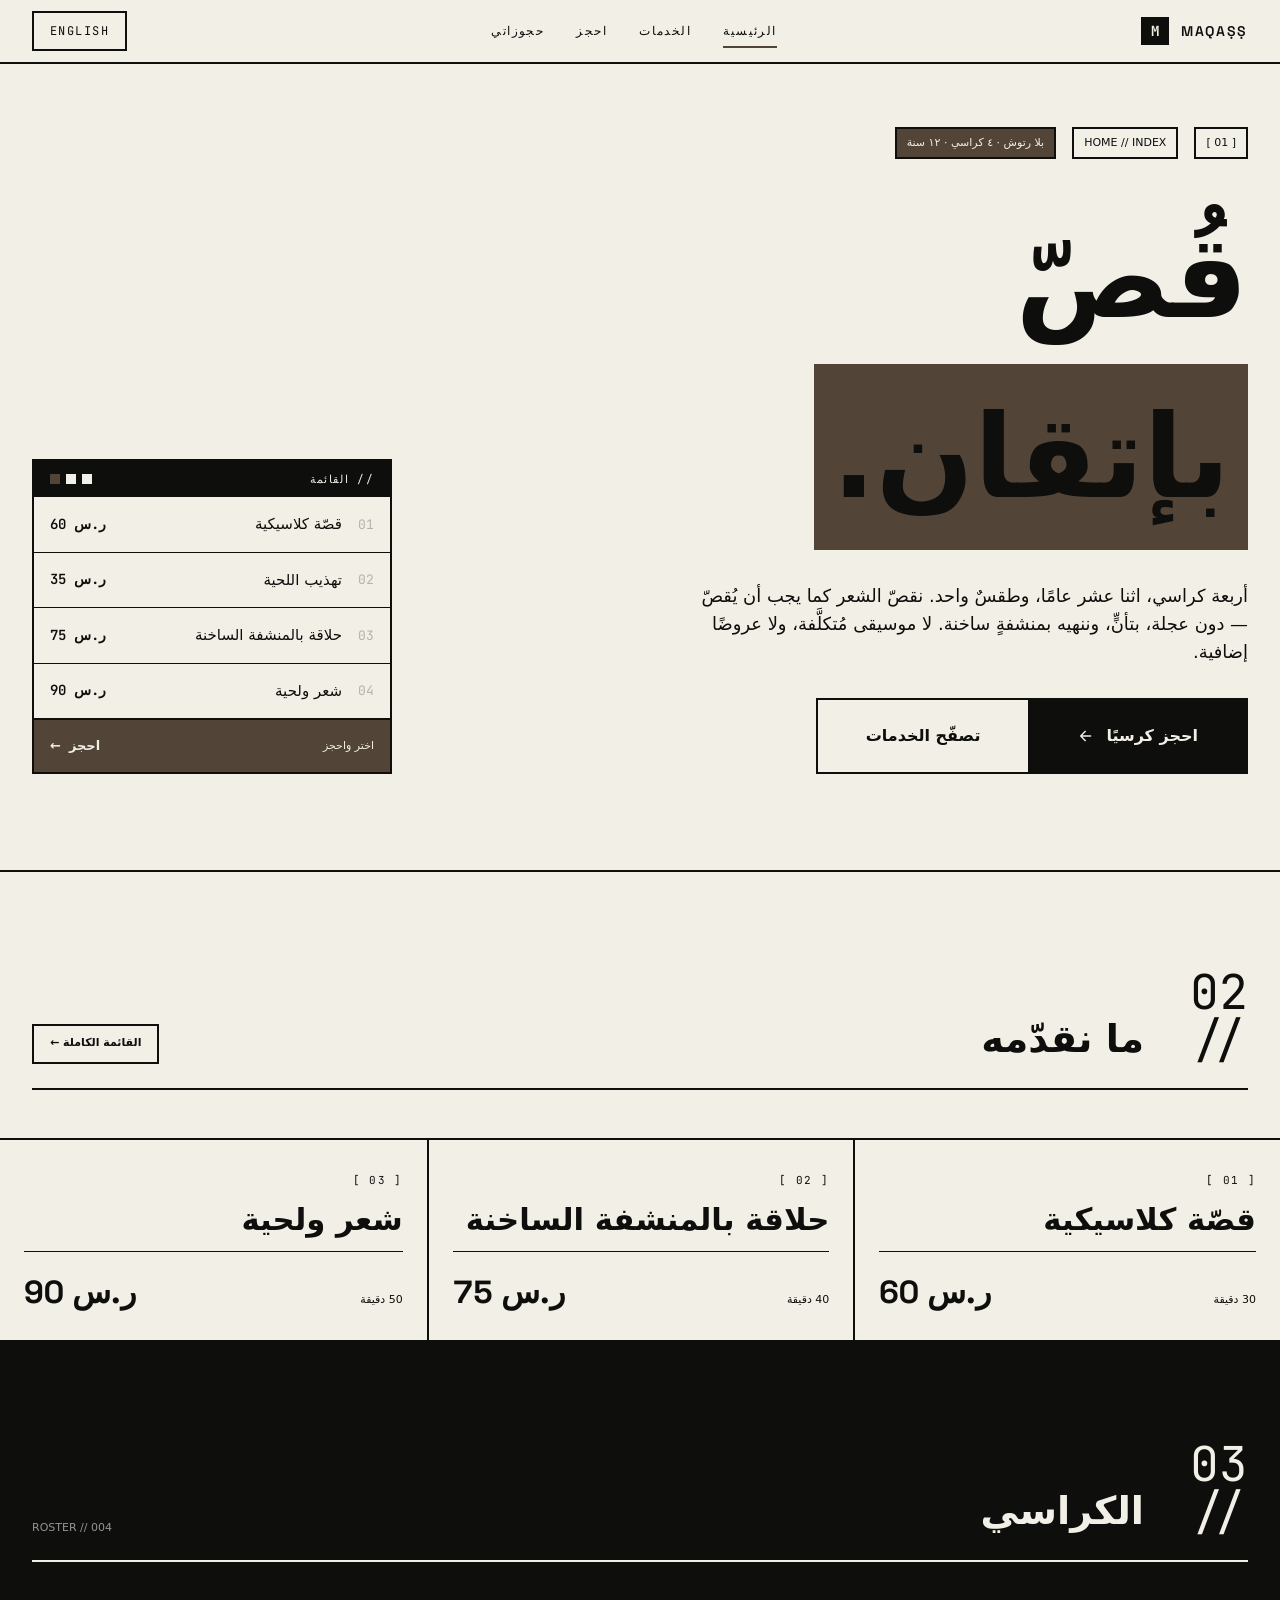
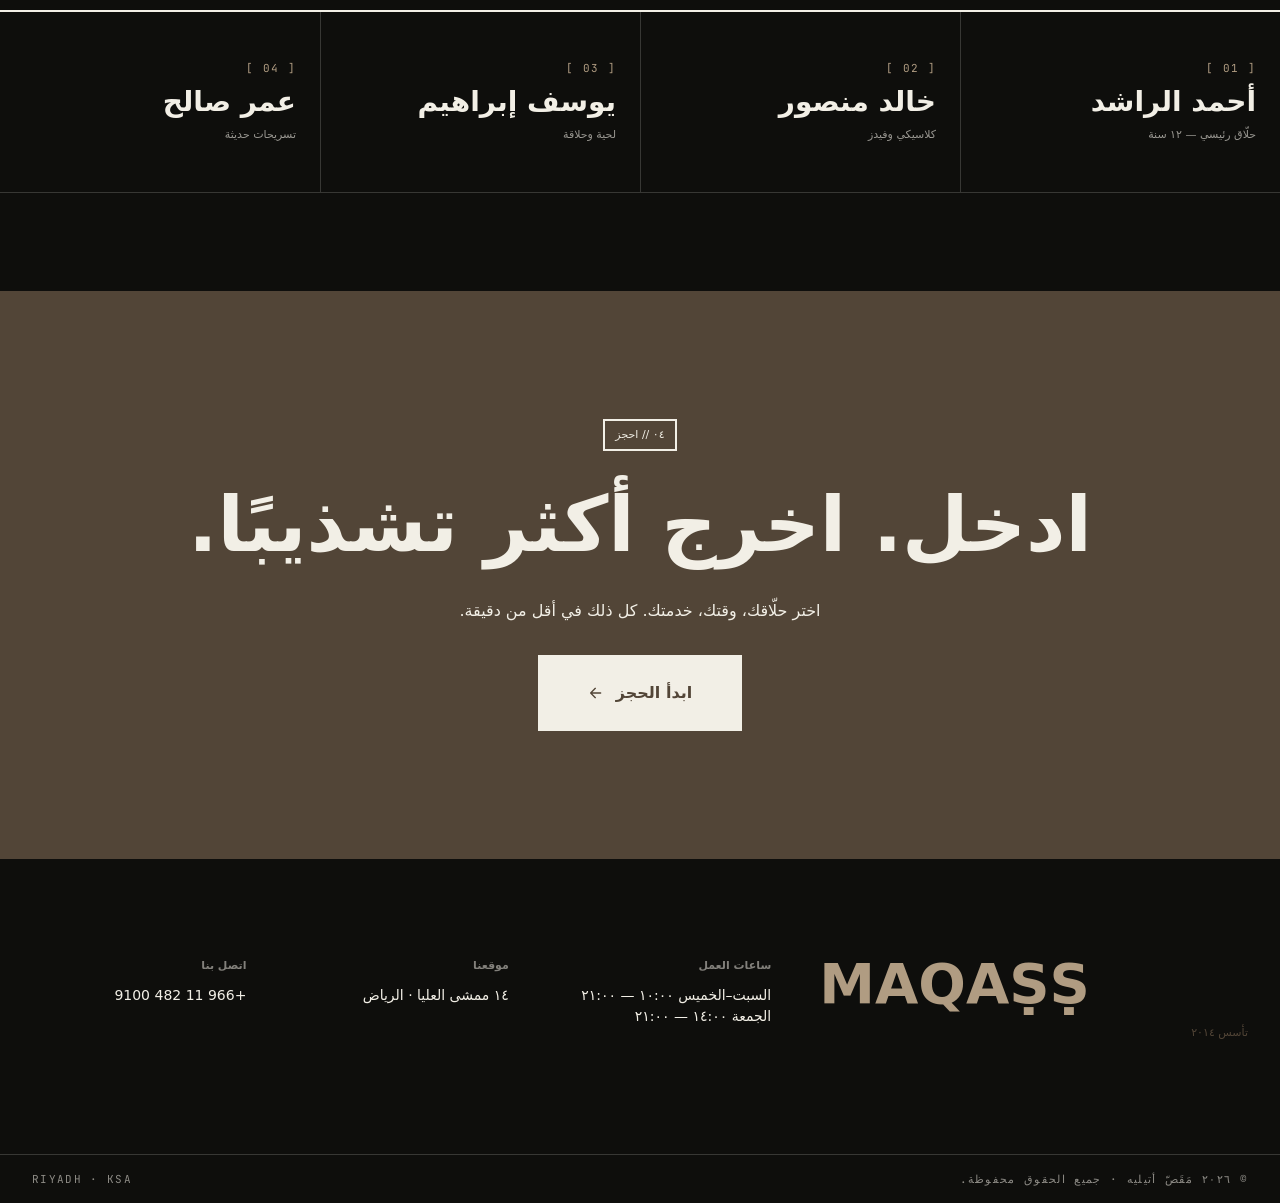
==== commit 3ff79747: "Make Arabic the default language - Default UI to Arabic (ar) for new visitors; only remember an expl" ====
--- a/index.html
+++ b/index.html
@@ -1,5 +1,5 @@
 <!DOCTYPE html>
-<html lang="en" dir="ltr">
+<html lang="ar" dir="rtl">
 <head>
   <meta charset="UTF-8" />
   <meta name="viewport" content="width=device-width, initial-scale=1.0, viewport-fit=cover" />
--- a/css/base.css
+++ b/css/base.css
@@ -43,7 +43,10 @@
   letter-spacing: 0;
   text-transform: none;
   font-weight: 700;
-  line-height: 1.0;
+  /* Arabic needs more leading than the Latin display face — 1.0 clipped
+     diacritics/descenders on Arabic headings. Per-heading overrides in
+     rtl.css tune the largest display type further. */
+  line-height: 1.25;
 }
 
 h1 { font-size: clamp(64px, 14vw, 240px); font-weight: 700; }
--- a/css/rtl.css
+++ b/css/rtl.css
@@ -32,10 +32,14 @@
   font-style: normal;
 }
 
-/* Arabic display type runs much taller — scale the hero down significantly */
-html[lang="ar"] .hero__title { font-size: clamp(44px, 9vw, 132px); line-height: 1.15; }
-html[lang="ar"] .cta-band h2 { font-size: clamp(36px, 6vw, 96px); line-height: 1.15; }
-html[lang="ar"] .step__title { font-size: clamp(26px, 3.6vw, 52px); line-height: 1.2; }
-html[lang="ar"] .section-head__title { font-size: clamp(22px, 3vw, 44px); line-height: 1.15; }
+/* Arabic display type runs much taller — scale the hero down AND give it
+   generous line-height so the tall ascenders/diacritics and deep descenders
+   of Noto Kufi are never clipped. Tight 1.0–1.15 leading let glyphs spill
+   outside the lime hero box (looked cropped); these values contain them. */
+html[lang="ar"] .hero__title { font-size: clamp(44px, 9vw, 132px); line-height: 1.5; }
+html[lang="ar"] .hero__title .line em { padding-block: 0.06em; }
+html[lang="ar"] .cta-band h2 { font-size: clamp(36px, 6vw, 96px); line-height: 1.3; }
+html[lang="ar"] .step__title { font-size: clamp(26px, 3.6vw, 52px); line-height: 1.3; }
+html[lang="ar"] .section-head__title { font-size: clamp(22px, 3vw, 44px); line-height: 1.3; }
 html[lang="ar"] .hero__title .line--shift { padding-inline-start: 0; }
-html[lang="ar"] .hero { padding-block-start: var(--s-8); }
+html[lang="ar"] .hero { padding-block-start: var(--s-9); }
